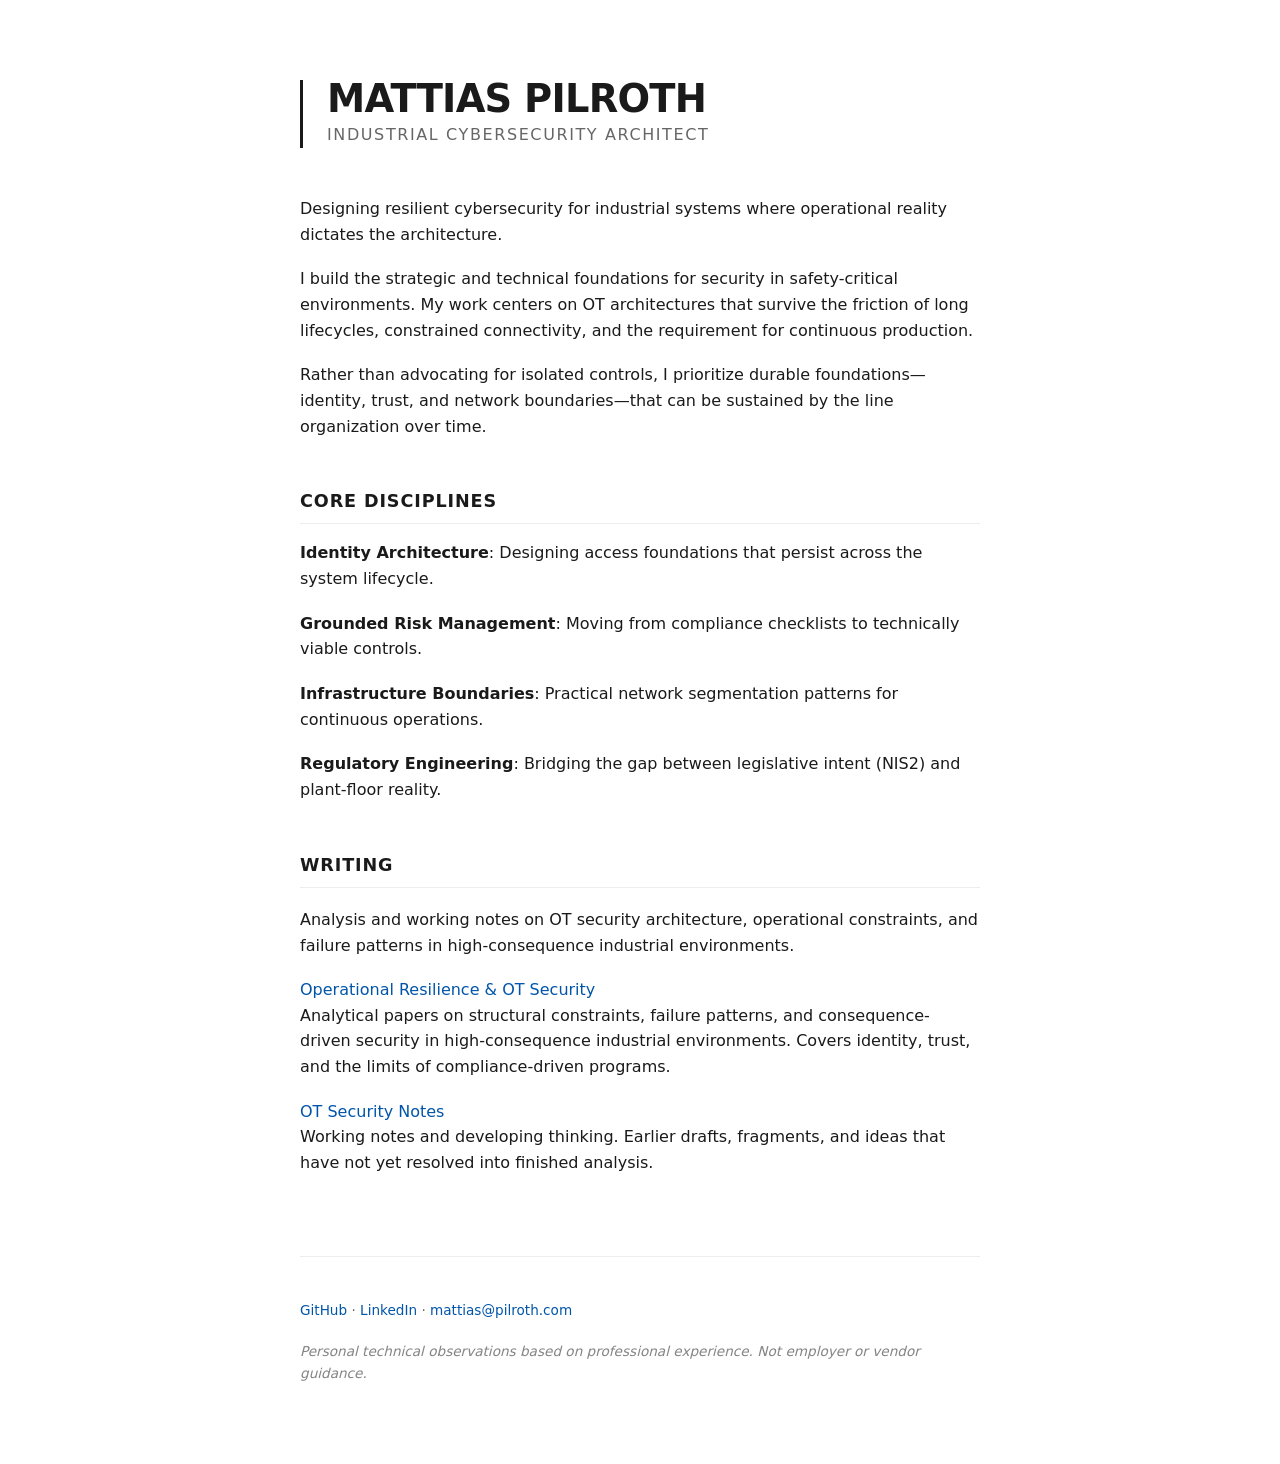
==== index.html @ 6b63cb19 "Updated links" ====
<!DOCTYPE html>
<html lang="en">
<head>
  <meta charset="UTF-8">
  <meta name="viewport" content="width=device-width, initial-scale=1.0">

  <title>Mattias Pilroth | Industrial Cybersecurity Architecture</title>
  <meta name="description" content="Designing resilient cybersecurity architectures for safety-critical industrial environments, with a focus on identity, trust, and operational constraints.">
  <meta name="author" content="Mattias Pilroth">
  <link rel="canonical" href="https://mattiaspilroth.com/">

  <meta name="twitter:card" content="summary_large_image">
  <meta name="twitter:title" content="Mattias Pilroth | Industrial Cybersecurity Architecture">
  <meta name="twitter:description" content="Designing resilient cybersecurity architectures for safety-critical industrial environments, with a focus on identity, trust, and operational constraints.">
  <meta name="twitter:image" content="https://mattiaspilroth.com/og-image.jpg">

  <meta property="og:type" content="website">
  <meta property="og:url" content="https://mattiaspilroth.com/">
  <meta property="og:title" content="Mattias Pilroth | Industrial Cybersecurity Architecture">
  <meta property="og:description" content="Designing resilient cybersecurity architectures for safety-critical industrial environments, with a focus on identity, trust, and operational constraints.">
  <meta property="og:image" content="https://mattiaspilroth.com/og-image.jpg">

  <link rel="me" href="https://github.com/mattiaspilroth">
  <link rel="me" href="https://www.linkedin.com/in/mattiaspilroth/">

  <link rel="icon" type="image/svg+xml" href="data:image/svg+xml;charset=UTF-8,%3Csvg xmlns='http://www.w3.org/2000/svg' viewBox='0 0 100 100'%3E%3Ctext y='.9em' font-size='90'%3E%F0%9F%9B%A1%EF%B8%8F%3C/text%3E%3C/svg%3E">
  <link rel="stylesheet" href="style.css">

  <script type="application/ld+json">
  {
    "@context": "https://schema.org",
    "@type": "ProfilePage",
    "mainEntity": {
      "@type": "Person",
      "name": "Mattias Pilroth",
      "jobTitle": "Industrial Cybersecurity Architect",
      "url": "https://mattiaspilroth.com/",
      "sameAs": [
        "https://github.com/mattiaspilroth",
        "https://www.linkedin.com/in/mattiaspilroth/"
      ]
    }
  }
  </script>
</head>

<body>
  <main>
    <header class="hero">
      <h1>Mattias Pilroth</h1>
      <p class="professional-title">Industrial Cybersecurity Architect</p>
    </header>
      
    <section class="intro">
      <p>
        Designing resilient cybersecurity for industrial systems where operational reality dictates the architecture.
      </p>
      
      <p>
        I build the strategic and technical foundations for security in safety-critical environments.
        My work centers on OT architectures that survive the friction of long lifecycles, constrained
        connectivity, and the requirement for continuous production.
      </p>

      <p>
        Rather than advocating for isolated controls, I prioritize durable foundations—identity, trust, and network boundaries—that can be sustained by the line organization over time.
      </p>
    </section>
      
    <section class="disciplines">
      <h2>Core Disciplines</h2>
      <ul>
        <li><strong>Identity Architecture</strong>: Designing access foundations that persist across the system lifecycle.</li>
        <li><strong>Grounded Risk Management</strong>: Moving from compliance checklists to technically viable controls.</li>
        <li><strong>Infrastructure Boundaries</strong>: Practical network segmentation patterns for continuous operations.</li>
        <li><strong>Regulatory Engineering</strong>: Bridging the gap between legislative intent (NIS2) and plant-floor reality.</li>
      </ul>
    </section>

    <section class="notes">
      <h2>Writing</h2>
      <p>
        Analysis and working notes on OT security architecture, operational constraints,
        and failure patterns in high-consequence industrial environments.
      </p>
      
      <ul class="repo-list">
        <li>
          <a href="https://github.com/mattiaspilroth/operational-resilience-security"
             target="_blank" rel="noopener noreferrer">
            Operational Resilience &amp; OT Security
          </a>
          <br>
          <span class="repo-desc">
            Analytical papers on structural constraints, failure patterns,
            and consequence-driven security in high-consequence industrial
            environments. Covers identity, trust, and the limits of
            compliance-driven programs.
          </span>
        </li>
        <li>
          <a href="https://github.com/mattiaspilroth/ot-security-notes"
             target="_blank" rel="noopener noreferrer">
            OT Security Notes
          </a>
          <br>
          <span class="repo-desc">
            Working notes and developing thinking. Earlier drafts,
            fragments, and ideas that have not yet resolved into
            finished analysis.
          </span>
        </li>
      </ul>
    </section>

    <footer>
      <p class="links">
        <a href="https://github.com/mattiaspilroth" target="_blank" rel="me noopener noreferrer">GitHub</a> ·
        <a href="https://www.linkedin.com/in/mattiaspilroth/" target="_blank" rel="me noopener noreferrer">LinkedIn</a> ·
        <a href="mailto:mattias@pilroth.com">mattias@pilroth.com</a>
      </p>
      <p class="disclaimer">
        Personal technical observations based on professional experience. Not employer or vendor guidance.
      </p>
    </footer>
  </main>
</body>
</html>
---- style.css ----
body {
  font-family: system-ui, -apple-system, BlinkMacSystemFont, 'Segoe UI', Roboto, sans-serif;
  line-height: 1.6;
  margin: 0;
  padding: 0;
  background: #ffffff;
  color: #1a1a1a; /* Slightly deeper black for better contrast */
  -webkit-font-smoothing: antialiased;
}

main {
  max-width: 680px; /* Slightly tighter for better readability */
  margin: 80px auto;
  padding: 0 24px;
}

/* --- Hero Section --- */
header.hero {
  border-left: 3px solid #1a1a1a; /* The vertical anchor */
  padding-left: 24px;
  margin-bottom: 48px;
}

h1 {
  font-size: 2.4rem;
  margin: 0;
  line-height: 1;
  letter-spacing: -0.02em;
  text-transform: uppercase;
}

.professional-title {
  font-size: 1rem;
  font-weight: 500;
  color: #666;
  text-transform: uppercase;
  letter-spacing: 0.1em;
  margin-top: 4px;
}

.mission-statement {
  font-size: 1.3rem;
  line-height: 1.4;
  margin-top: 24px;
  color: #222;
  font-weight: 450;
  max-width: 32ch; /* Forces a punchy, block-like shape */
}

/* --- Content Typography --- */
h2 {
  font-size: 1.1rem;
  text-transform: uppercase;
  letter-spacing: 0.05em;
  margin-top: 3rem;
  border-bottom: 1px solid #eee;
  padding-bottom: 8px;
}

p {
  margin: 1.2rem 0;
}

ul {
  padding-left: 0;
  list-style-type: none; /* Cleaner, more modern look */
}

li {
  margin-bottom: 1.2rem;
  position: relative;
}

/* Links */
a {
  color: #0055aa;
  text-decoration: none;
  border-bottom: 1px solid transparent;
  transition: border-color 0.2s;
}

a:hover {
  border-bottom: 1px solid #0055aa;
}

/* --- Footer & Misc --- */
footer {
  margin-top: 5rem;
  padding-top: 24px;
  border-top: 1px solid #eee;
  font-size: 0.85rem;
  color: #666;
}

.disclaimer {
  margin-top: 1rem;
  font-style: italic;
  opacity: 0.8;
}
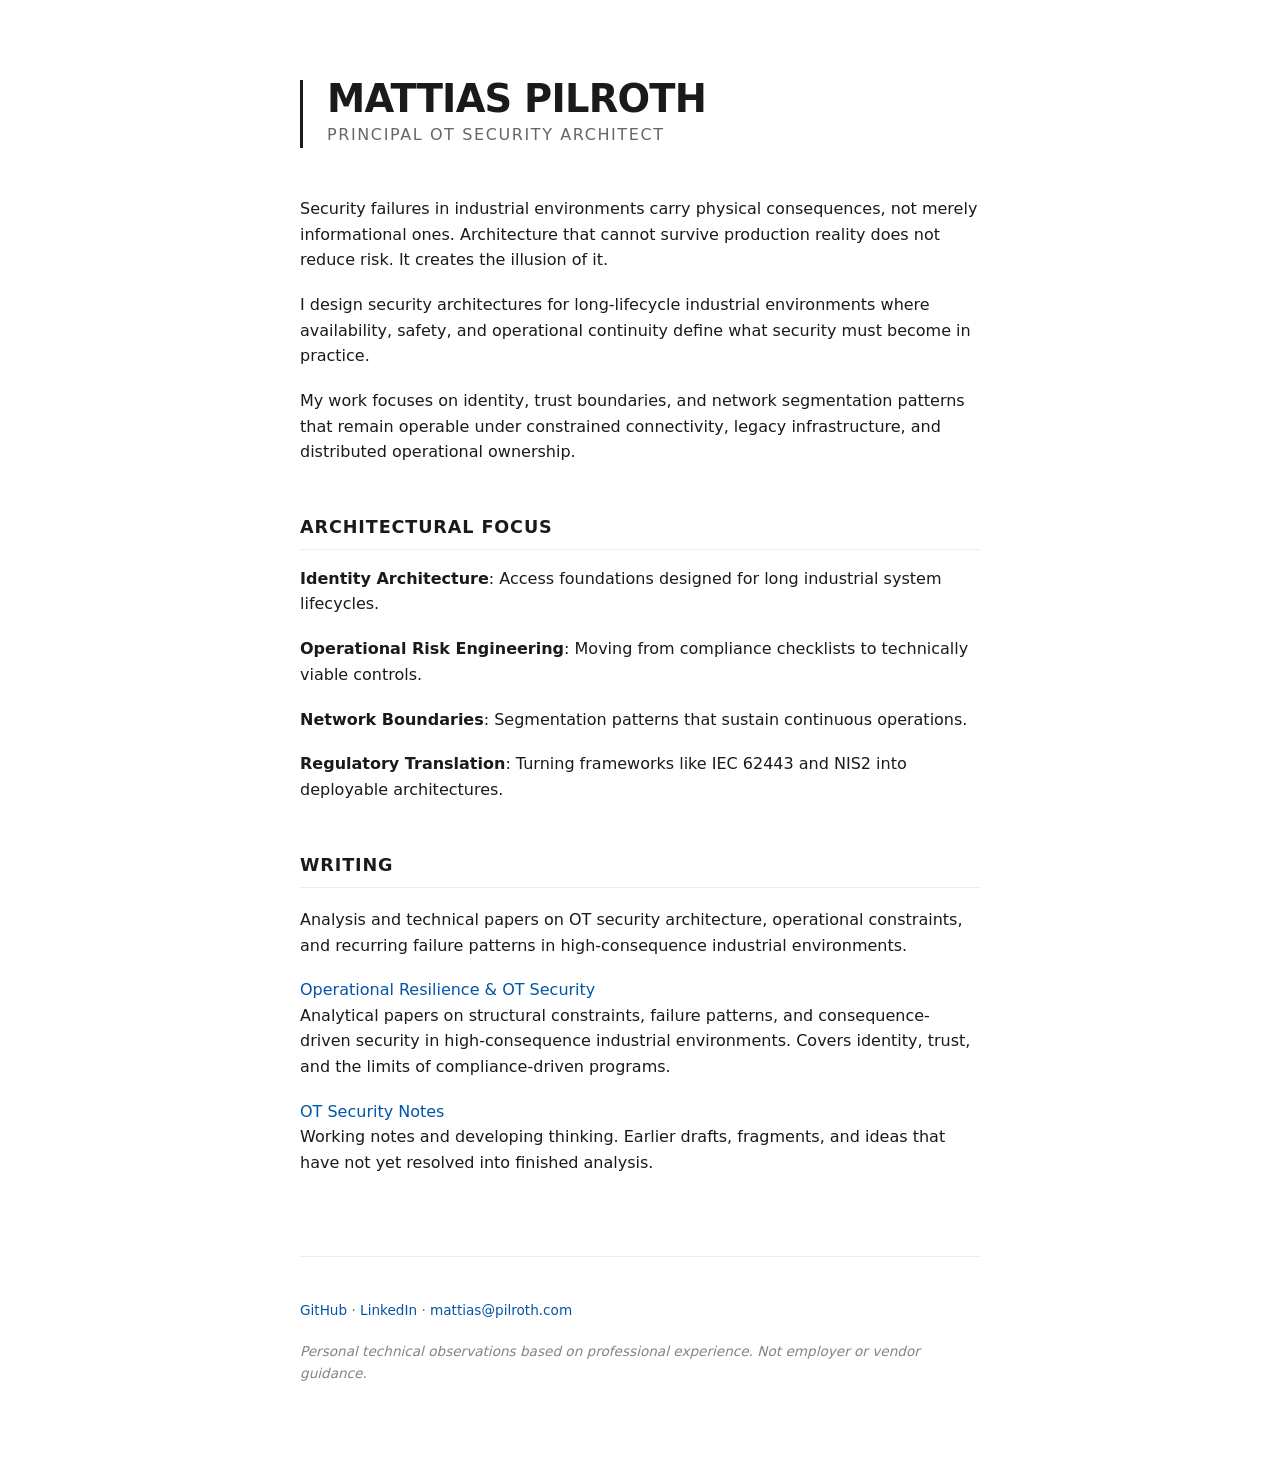
==== commit 4de02a47: "Updated index" ====
--- a/index.html
+++ b/index.html
@@ -5,7 +5,7 @@
   <meta name="viewport" content="width=device-width, initial-scale=1.0">
 
   <title>Mattias Pilroth | Industrial Cybersecurity Architecture</title>
-  <meta name="description" content="Designing resilient cybersecurity architectures for safety-critical industrial environments, with a focus on identity, trust, and operational constraints.">
+  <meta name="description" content="Principal OT Security Architect focused on industrial cyber resilience in high-hazard environments. Architecture for identity, trust boundaries, and operationally viable OT security.">
   <meta name="author" content="Mattias Pilroth">
   <link rel="canonical" href="https://mattiaspilroth.com/">
 
@@ -26,6 +26,8 @@
   <link rel="icon" type="image/svg+xml" href="data:image/svg+xml;charset=UTF-8,%3Csvg xmlns='http://www.w3.org/2000/svg' viewBox='0 0 100 100'%3E%3Ctext y='.9em' font-size='90'%3E%F0%9F%9B%A1%EF%B8%8F%3C/text%3E%3C/svg%3E">
   <link rel="stylesheet" href="style.css">
 
+  <script defer src="https://cloud.umami.is/script.js" data-website-id="7175ecb6-6d10-4e70-8f33-cc9f0e1226b4"></script>
+  
   <script type="application/ld+json">
   {
     "@context": "https://schema.org",
@@ -33,7 +35,7 @@
     "mainEntity": {
       "@type": "Person",
       "name": "Mattias Pilroth",
-      "jobTitle": "Industrial Cybersecurity Architect",
+      "jobTitle": "Principal OT Security Architect",
       "url": "https://mattiaspilroth.com/",
       "sameAs": [
         "https://github.com/mattiaspilroth",
@@ -48,40 +50,38 @@
   <main>
     <header class="hero">
       <h1>Mattias Pilroth</h1>
-      <p class="professional-title">Industrial Cybersecurity Architect</p>
+      <p class="professional-title">Principal OT Security Architect</p>
     </header>
       
     <section class="intro">
       <p>
-        Designing resilient cybersecurity for industrial systems where operational reality dictates the architecture.
+        Security failures in industrial environments carry physical consequences, not merely informational ones. Architecture that cannot survive production reality does not reduce risk. It creates the illusion of it.
       </p>
       
       <p>
-        I build the strategic and technical foundations for security in safety-critical environments.
-        My work centers on OT architectures that survive the friction of long lifecycles, constrained
-        connectivity, and the requirement for continuous production.
+        I design security architectures for long-lifecycle industrial environments where availability, safety, and operational continuity define what security must become in practice.
       </p>
 
       <p>
-        Rather than advocating for isolated controls, I prioritize durable foundations—identity, trust, and network boundaries—that can be sustained by the line organization over time.
+        My work focuses on identity, trust boundaries, and network segmentation patterns that remain operable under constrained connectivity, legacy infrastructure, and distributed operational ownership.
       </p>
     </section>
       
     <section class="disciplines">
-      <h2>Core Disciplines</h2>
+      <h2>Architectural Focus</h2>
       <ul>
-        <li><strong>Identity Architecture</strong>: Designing access foundations that persist across the system lifecycle.</li>
-        <li><strong>Grounded Risk Management</strong>: Moving from compliance checklists to technically viable controls.</li>
-        <li><strong>Infrastructure Boundaries</strong>: Practical network segmentation patterns for continuous operations.</li>
-        <li><strong>Regulatory Engineering</strong>: Bridging the gap between legislative intent (NIS2) and plant-floor reality.</li>
+        <li><strong>Identity Architecture</strong>: Access foundations designed for long industrial system lifecycles.</li>
+        <li><strong>Operational Risk Engineering</strong>: Moving from compliance checklists to technically viable controls.</li>
+        <li><strong>Network Boundaries</strong>: Segmentation patterns that sustain continuous operations.</li>
+        <li><strong>Regulatory Translation</strong>: Turning frameworks like IEC 62443 and NIS2 into deployable architectures.</li>
       </ul>
     </section>
 
     <section class="notes">
       <h2>Writing</h2>
       <p>
-        Analysis and working notes on OT security architecture, operational constraints,
-        and failure patterns in high-consequence industrial environments.
+        Analysis and technical papers on OT security architecture, operational constraints,
+        and recurring failure patterns in high-consequence industrial environments.
       </p>
       
       <ul class="repo-list">
@@ -125,4 +125,4 @@
     </footer>
   </main>
 </body>
-</html>+</html>
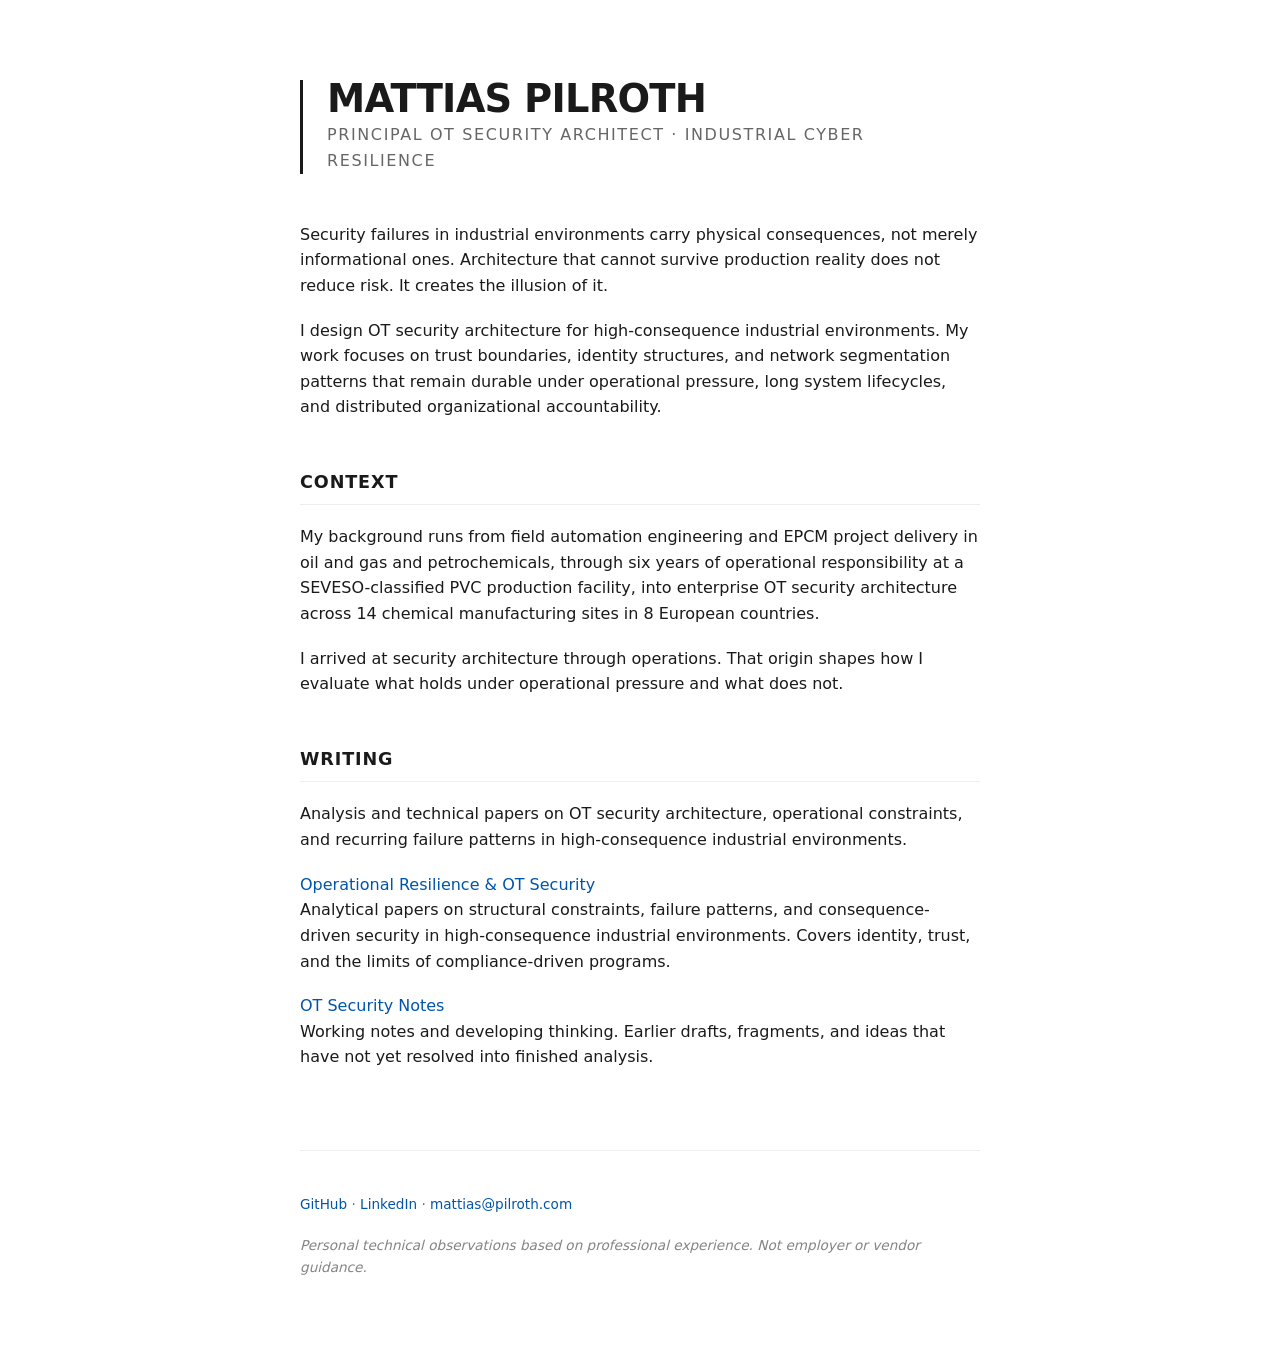
==== commit cb484c50: "index modifications" ====
--- a/index.html
+++ b/index.html
@@ -4,20 +4,20 @@
   <meta charset="UTF-8">
   <meta name="viewport" content="width=device-width, initial-scale=1.0">
 
-  <title>Mattias Pilroth | Industrial Cybersecurity Architecture</title>
-  <meta name="description" content="Principal OT Security Architect focused on industrial cyber resilience in high-hazard environments. Architecture for identity, trust boundaries, and operationally viable OT security.">
+  <title>Mattias Pilroth | Principal OT Security Architect</title>
+  <meta name="description" content="Principal OT Security Architect and Industrial Cybersecurity Advisor. Consequence-driven architecture for high-hazard industrial environments including SEVESO-classified facilities across European chemical and process industry.">
   <meta name="author" content="Mattias Pilroth">
   <link rel="canonical" href="https://mattiaspilroth.com/">
 
   <meta name="twitter:card" content="summary_large_image">
-  <meta name="twitter:title" content="Mattias Pilroth | Industrial Cybersecurity Architecture">
-  <meta name="twitter:description" content="Designing resilient cybersecurity architectures for safety-critical industrial environments, with a focus on identity, trust, and operational constraints.">
+  <meta name="twitter:title" content="Mattias Pilroth | Principal OT Security Architect">
+  <meta name="twitter:description" content="Consequence-driven architecture for high-hazard industrial environments including SEVESO-classified facilities across European chemical and process industry.">
   <meta name="twitter:image" content="https://mattiaspilroth.com/og-image.jpg">
 
   <meta property="og:type" content="website">
   <meta property="og:url" content="https://mattiaspilroth.com/">
-  <meta property="og:title" content="Mattias Pilroth | Industrial Cybersecurity Architecture">
-  <meta property="og:description" content="Designing resilient cybersecurity architectures for safety-critical industrial environments, with a focus on identity, trust, and operational constraints.">
+  <meta property="og:title" content="Mattias Pilroth | Principal OT Security Architect">
+  <meta property="og:description" content="Consequence-driven architecture for high-hazard industrial environments including SEVESO-classified facilities across European chemical and process industry.">
   <meta property="og:image" content="https://mattiaspilroth.com/og-image.jpg">
 
   <link rel="me" href="https://github.com/mattiaspilroth">
@@ -27,7 +27,7 @@
   <link rel="stylesheet" href="style.css">
 
   <script defer src="https://cloud.umami.is/script.js" data-website-id="7175ecb6-6d10-4e70-8f33-cc9f0e1226b4"></script>
-  
+
   <script type="application/ld+json">
   {
     "@context": "https://schema.org",
@@ -50,40 +50,48 @@
   <main>
     <header class="hero">
       <h1>Mattias Pilroth</h1>
-      <p class="professional-title">Principal OT Security Architect</p>
+      <p class="professional-title">Principal OT Security Architect · Industrial Cyber Resilience</p>
     </header>
-      
+
     <section class="intro">
       <p>
-        Security failures in industrial environments carry physical consequences, not merely informational ones. Architecture that cannot survive production reality does not reduce risk. It creates the illusion of it.
-      </p>
-      
-      <p>
-        I design security architectures for long-lifecycle industrial environments where availability, safety, and operational continuity define what security must become in practice.
+        Security failures in industrial environments carry physical consequences,
+        not merely informational ones. Architecture that cannot survive production
+        reality does not reduce risk. It creates the illusion of it.
       </p>
 
       <p>
-        My work focuses on identity, trust boundaries, and network segmentation patterns that remain operable under constrained connectivity, legacy infrastructure, and distributed operational ownership.
+        I design OT security architecture for high-consequence industrial
+        environments. My work focuses on trust boundaries, identity structures,
+        and network segmentation patterns that remain durable under operational
+        pressure, long system lifecycles, and distributed organizational
+        accountability.
       </p>
     </section>
-      
-    <section class="disciplines">
-      <h2>Architectural Focus</h2>
-      <ul>
-        <li><strong>Identity Architecture</strong>: Access foundations designed for long industrial system lifecycles.</li>
-        <li><strong>Operational Risk Engineering</strong>: Moving from compliance checklists to technically viable controls.</li>
-        <li><strong>Network Boundaries</strong>: Segmentation patterns that sustain continuous operations.</li>
-        <li><strong>Regulatory Translation</strong>: Turning frameworks like IEC 62443 and NIS2 into deployable architectures.</li>
-      </ul>
+
+    <section class="context">
+      <h2>Context</h2>
+      <p>
+        My background runs from field automation engineering and EPCM project
+        delivery in oil and gas and petrochemicals, through six years of
+        operational responsibility at a SEVESO-classified PVC production facility,
+        into enterprise OT security architecture across 14 chemical manufacturing
+        sites in 8 European countries.
+      </p>
+
+      <p>
+        I arrived at security architecture through operations. That origin shapes how I evaluate what holds under operational pressure and what does not.
+      </p>
     </section>
 
     <section class="notes">
       <h2>Writing</h2>
       <p>
-        Analysis and technical papers on OT security architecture, operational constraints,
-        and recurring failure patterns in high-consequence industrial environments.
+        Analysis and technical papers on OT security architecture, operational
+        constraints, and recurring failure patterns in high-consequence industrial
+        environments.
       </p>
-      
+
       <ul class="repo-list">
         <li>
           <a href="https://github.com/mattiaspilroth/operational-resilience-security"
@@ -125,4 +133,4 @@
     </footer>
   </main>
 </body>
-</html>
+</html>
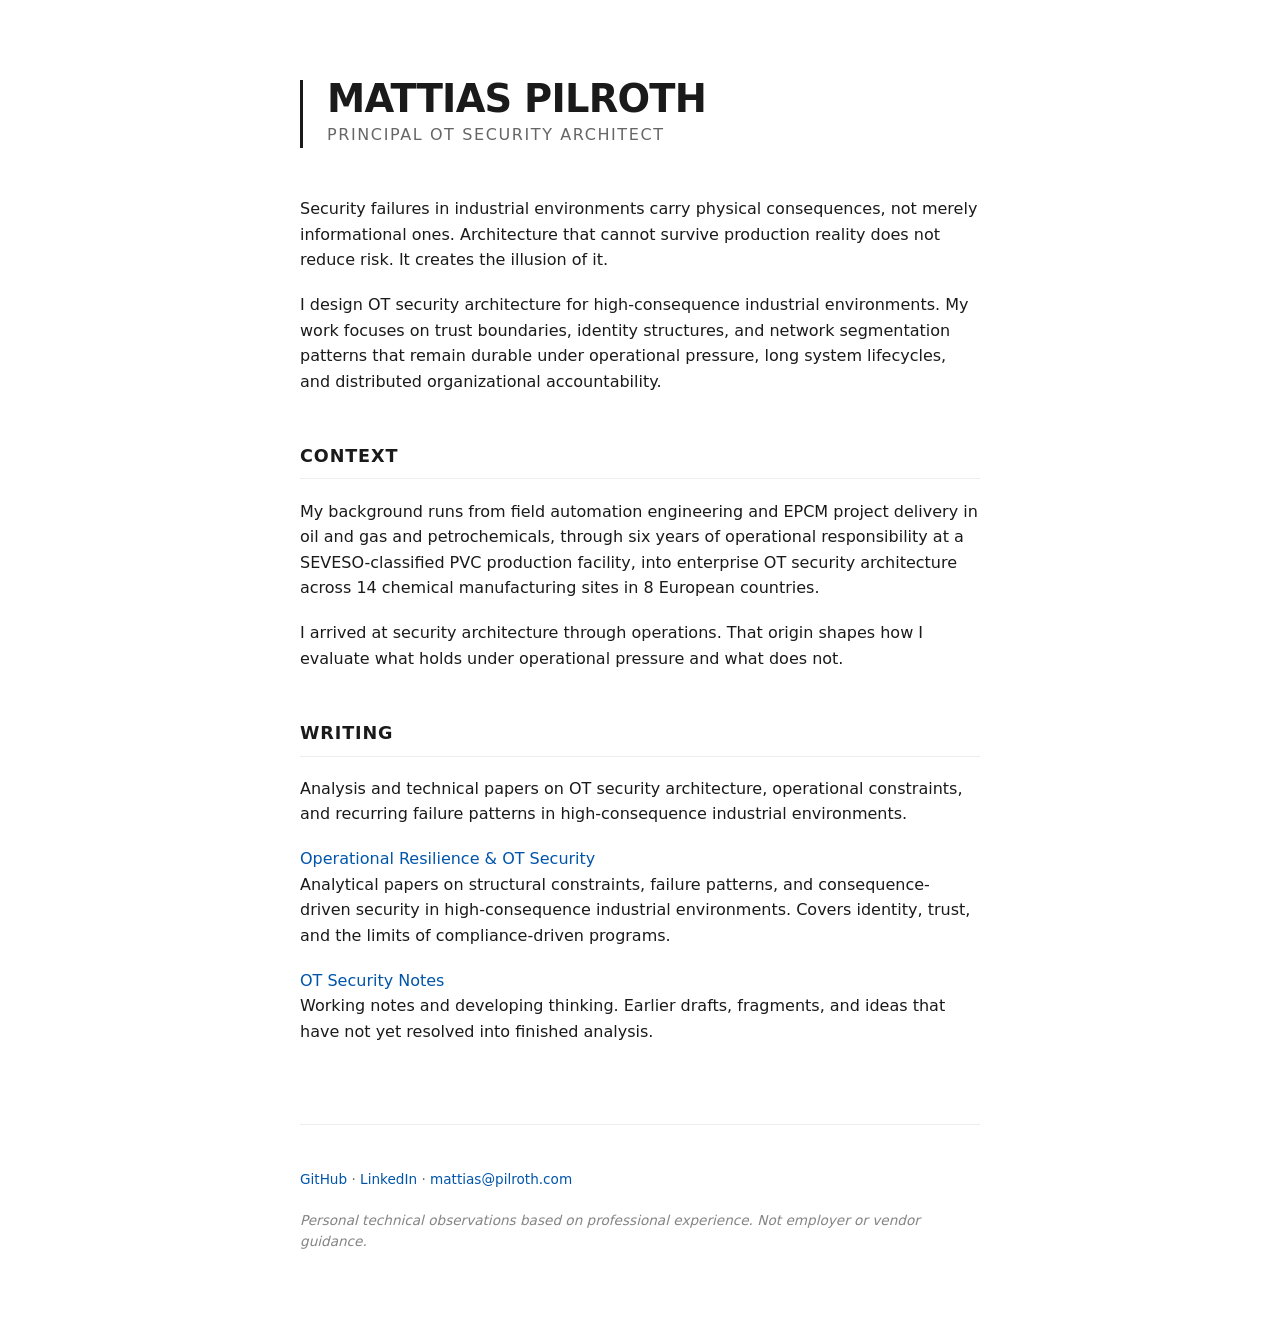
==== commit c32c6362: "minor change to index.html" ====
--- a/index.html
+++ b/index.html
@@ -50,7 +50,7 @@
   <main>
     <header class="hero">
       <h1>Mattias Pilroth</h1>
-      <p class="professional-title">Principal OT Security Architect · Industrial Cyber Resilience</p>
+      <p class="professional-title">Principal OT Security Architect</p>
     </header>
 
     <section class="intro">
